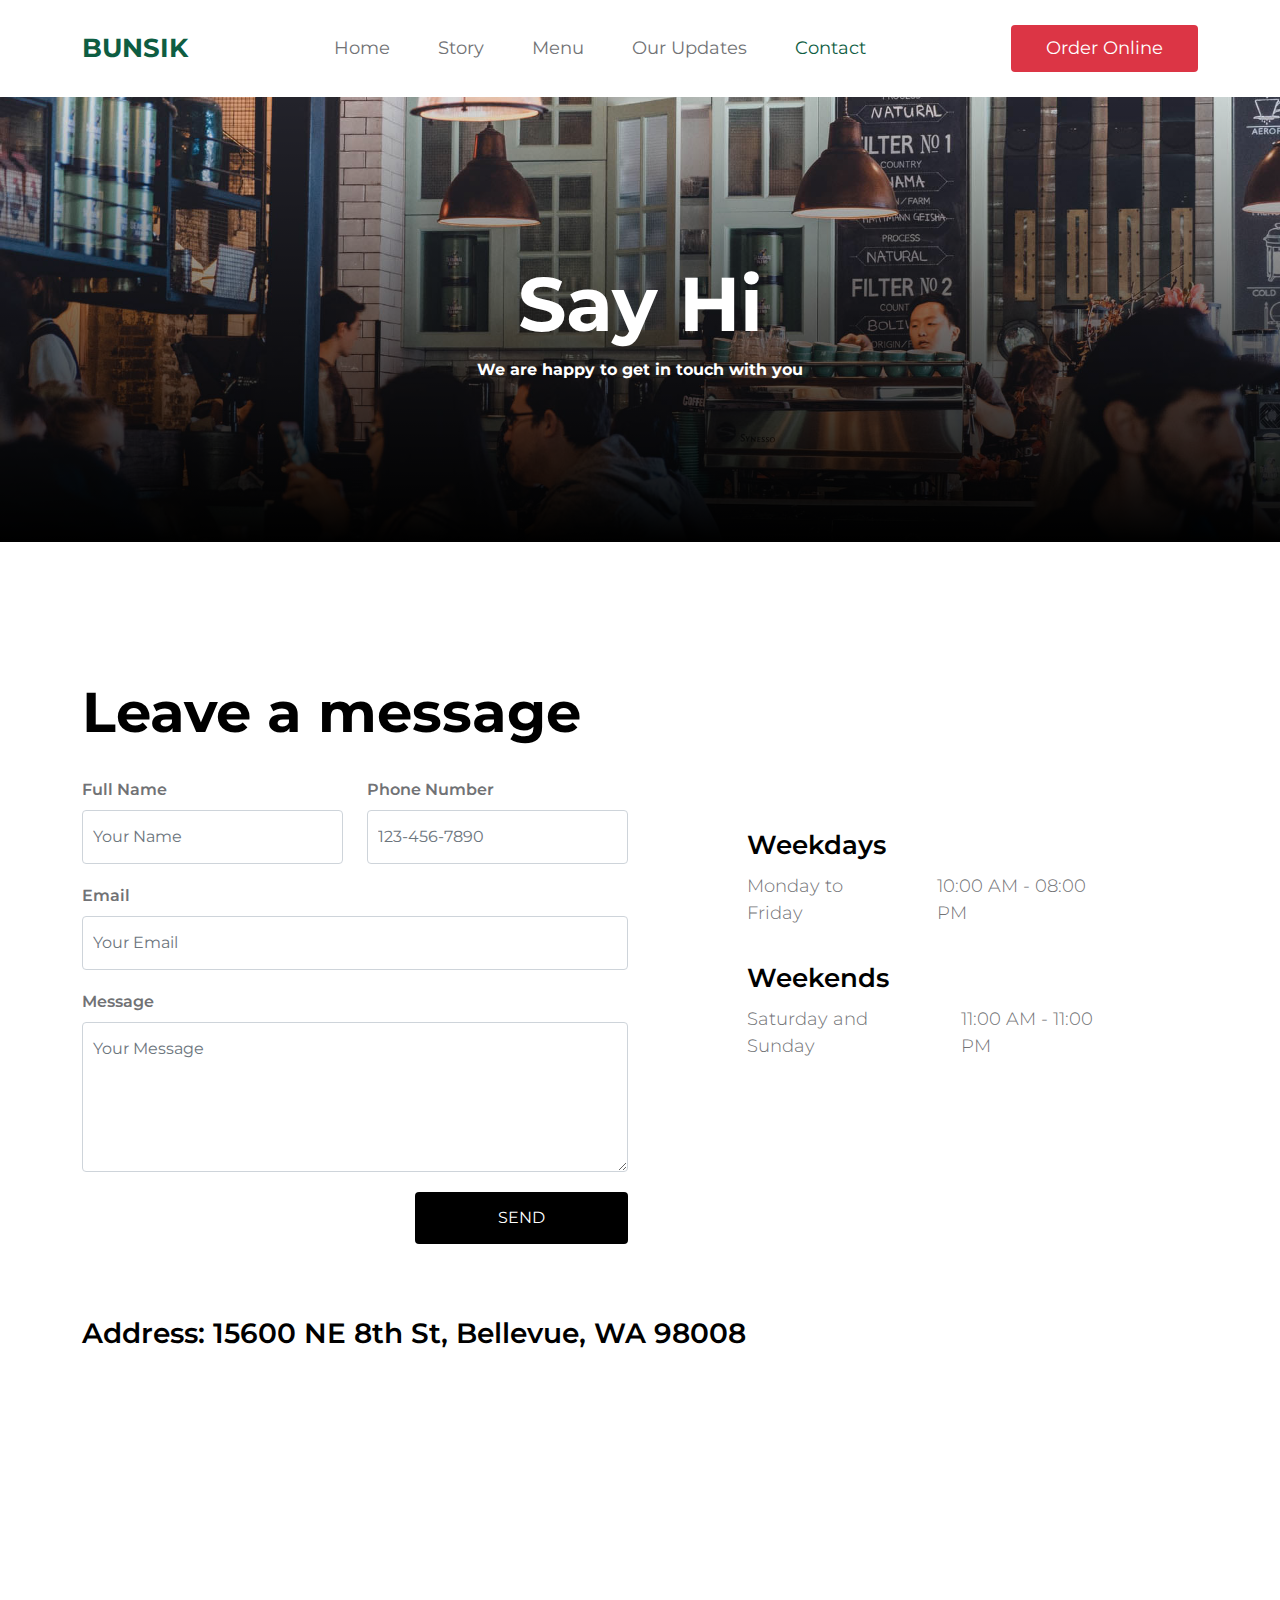
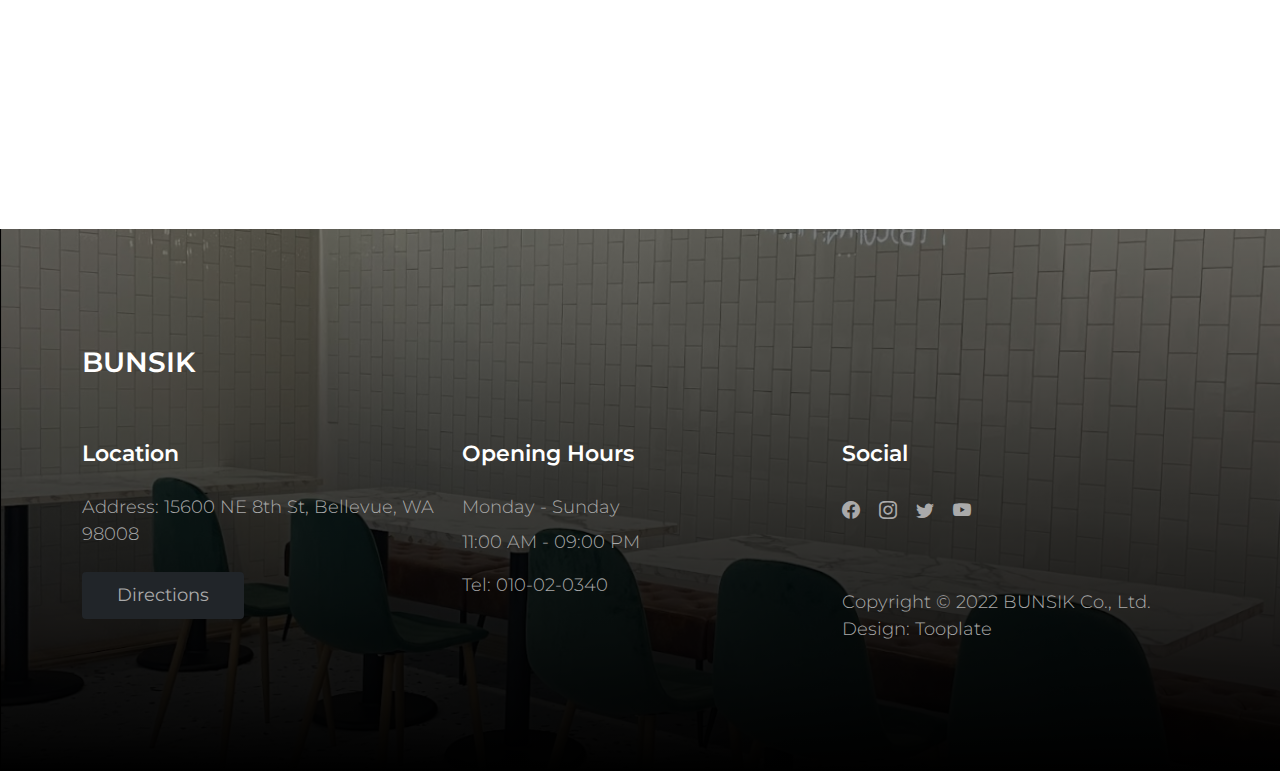
==== contact.html @ 466812b3 "initial commit for bunsik website" ====
<!doctype html>
<html lang="en">
    <head>
        <meta charset="utf-8">
        <meta name="viewport" content="width=device-width, initial-scale=1">

        <meta name="description" content="">
        <meta name="author" content="">

        <title>BUNSIK - Contact Page</title>

        <!-- CSS FILES -->        
        <link rel="preconnect" href="https://fonts.googleapis.com">
        
        <link rel="preconnect" href="https://fonts.gstatic.com" crossorigin>
        
        <link href="https://fonts.googleapis.com/css2?family=Montserrat:wght@300;400;600;700&display=swap" rel="stylesheet">                
        <link href="css/bootstrap.min.css" rel="stylesheet">

        <link href="css/bootstrap-icons.css" rel="stylesheet">

        <link href="css/tooplate-crispy-kitchen.css" rel="stylesheet">
<!--

Tooplate 2129 BUNSIK

https://www.tooplate.com/view/2129-crispy-kitchen

-->
    </head>
    
    <body>
        
        <nav class="navbar navbar-expand-lg bg-white shadow-lg">
            <div class="container">
                <button class="navbar-toggler" type="button" data-bs-toggle="collapse" data-bs-target="#navbarNav" aria-controls="navbarNav" aria-expanded="false" aria-label="Toggle navigation">
                    <span class="navbar-toggler-icon"></span>
                </button>
                
                <a class="navbar-brand" href="index.html">
                    BUNSIK
                </a>

                <div class="d-lg-none">
                    <button type="button" class="custom-btn btn btn-danger" data-bs-toggle="modal" data-bs-target="#BookingModal">Order Online</button>
                </div>

                <div class="collapse navbar-collapse" id="navbarNav">
                    <ul class="navbar-nav mx-auto">
                        <li class="nav-item">
                            <a class="nav-link" href="index.html">Home</a>
                        </li>

                        <li class="nav-item">
                            <a class="nav-link" href="about.html">Story</a>
                        </li>

                        <li class="nav-item">
                            <a class="nav-link" href="menu.html">Menu</a>
                        </li>

                        <li class="nav-item">
                            <a class="nav-link" href="news.html">Our Updates</a>
                        </li>

                        <li class="nav-item">
                            <a class="nav-link active" href="contact.html">Contact</a>
                        </li>
                    </ul>
                </div>

                <div class="d-none d-lg-block">
                    <button type="button" class="custom-btn btn btn-danger" data-bs-toggle="modal" data-bs-target="#BookingModal">Order Online</button>
                </div>

            </div>
        </nav>

        <main>

            <header class="site-header site-contact-header">
                <div class="container">
                    <div class="row">

                        <div class="col-lg-10 col-12 mx-auto">
                            <h1 class="text-white">Say Hi</h1>

                            <strong class="text-white">We are happy to get in touch with you</strong>
                        </div>

                    </div>
                </div>
                
                <div class="overlay"></div>
            </header>

            <section class="contact section-padding">
                <div class="container">
                    <div class="row">

                        <div class="col-12">
                            <h2 class="mb-4">Leave a message</h2>
                        </div>

                        <div class="col-lg-6 col-12">
                            <form class="custom-form contact-form row" action="#" method="post" role="form">
                                <div class="col-lg-6 col-6">
                                    <label for="contact-name" class="form-label">Full Name</label>

                                    <input type="text" name="contact-name" id="contact-name" class="form-control" placeholder="Your Name" required>
                                </div>

                                <div class="col-lg-6 col-6">
                                    <label for="contact-phone" class="form-label">Phone Number</label>

                                    <input type="telephone" name="contact-phone" id="contact-phone" pattern="[0-9]{3}-[0-9]{3}-[0-9]{4}" class="form-control" placeholder="123-456-7890">
                                </div>

                                <div class="col-12">
                                    <label for="contact-email" class="form-label">Email</label>

                                    <input type="email" name="contact-email" id="contact-email" pattern="[^ @]*@[^ @]*" class="form-control" placeholder="Your Email" required="">

                                    <label for="contact-message" class="form-label">Message</label>

                                    <textarea class="form-control" rows="5" id="contact-message" name="contact-message" placeholder="Your Message"></textarea>
                                </div>

                                <div class="col-lg-5 col-12 ms-auto">
                                    <button type="submit" class="form-control">Send</button>
                                </div>
                            </form>
                        </div>

                        <div class="col-lg-4 col-12 mx-auto mt-lg-5 mt-4">

                            <h5>Weekdays</h5>

                            <div class="d-flex mb-lg-3">
                                <p>Monday to Friday</p>

                                <p class="ms-5">10:00 AM - 08:00 PM</p>
                            </div>

                            <h5>Weekends</h5>

                            <div class="d-flex">
                                <p>Saturday and Sunday</p>

                                <p class="ms-5">11:00 AM - 11:00 PM</p>
                            </div>
                        </div>

                        <div class="col-12">
                            <h4 class="mt-5 mb-4">Address: 15600 NE 8th St, Bellevue, WA 98008</h4>

                            <div class="google-map pt-3">
                                <iframe src="https://www.google.com/maps/embed?pb=!1m18!1m12!1m3!1d2941.387541018371!2d-122.1324924233405!3d47.62090967119105!2m3!1f0!2f0!3f0!3m2!1i1024!2i768!4f13.1!3m3!1m2!1s0x54906d6d144ca8fb%3A0xd53fcf41fa20a445!2sBUNSIK!5e1!3m2!1sen!2sus!4v1706334113051!5m2!1sen!2sus" width="100%" height="300" style="border:0;" allowfullscreen="" loading="lazy"></iframe>
                            </div>
                        </div>

                    </div>
                </div>
            </section>

        </main>

        <footer class="site-footer section-padding">
            
            <div class="container">
                
                <div class="row">

                    <div class="col-12">
                        <h4 class="text-white mb-4 me-5">BUNSIK</h4>
                    </div>

                    <div class="col-lg-4 col-md-7 col-xs-12 tooplate-mt30">
                        <h6 class="text-white mb-lg-4 mb-3">Location</h6>

                        <p>Address: 15600 NE 8th St, Bellevue, WA 98008</p>

                        <a href="https://maps.app.goo.gl/vqrqB2V3hGu4RnkX8" class="custom-btn btn btn-dark mt-2">Directions</a>
                    </div>

                    <div class="col-lg-4 col-md-5 col-xs-12 tooplate-mt30">
                        <h6 class="text-white mb-lg-4 mb-3">Opening Hours</h6>

                        <p class="mb-2">Monday - Sunday</p>

                        <p>11:00 AM - 09:00 PM</p>

                        <p>Tel: <a href="tel: 010-02-0340" class="tel-link">010-02-0340</a></p>
                    </div>

                    <div class="col-lg-4 col-md-6 col-xs-12 tooplate-mt30">
                        <h6 class="text-white mb-lg-4 mb-3">Social</h6>

                        <ul class="social-icon">
                            <li><a href="#" class="social-icon-link bi-facebook"></a></li>

                            <li><a href="#" class="social-icon-link bi-instagram"></a></li>

                            <li><a href="https://twitter.com/search?q=tooplate.com&src=typed_query&f=live" target="_blank"
                            	 class="social-icon-link bi-twitter"></a></li>

                            <li><a href="#" class="social-icon-link bi-youtube"></a></li>
                        </ul>
                    
                        <p class="copyright-text tooplate-mt60">Copyright © 2022 BUNSIK Co., Ltd.
                        <br>Design: <a rel="nofollow" href="https://www.tooplate.com/" target="_blank">Tooplate</a></p>
                        
                    </div>

                </div><!-- row ending -->
                
             </div><!-- container ending -->
             
        </footer>

        <!-- Modal -->
        <div class="modal fade" id="BookingModal" tabindex="-1" aria-labelledby="BookingModal" aria-hidden="true">
            <div class="modal-dialog modal-dialog-centered modal-xl">
                <div class="modal-content">
                    <div class="modal-header">
                        <h3 class="mb-0">Reserve a table</h3>

                        <button type="button" class="btn-close" data-bs-dismiss="modal" aria-label="Close"></button>
                    </div>

                    <div class="modal-body d-flex flex-column justify-content-center">
                        <div class="booking">
                            
                            <form class="booking-form row" role="form" action="#" method="post">
                                <div class="col-lg-6 col-12">
                                    <label for="name" class="form-label">Full Name</label>

                                    <input type="text" name="name" id="name" class="form-control" placeholder="Your Name" required>
                                </div>

                                <div class="col-lg-6 col-12">
                                    <label for="email" class="form-label">Email Address</label>

                                    <input type="email" name="email" id="email" pattern="[^ @]*@[^ @]*" class="form-control" placeholder="your@email.com" required>
                                </div>

                                <div class="col-lg-6 col-12">
                                    <label for="phone" class="form-label">Phone Number</label>

                                    <input type="telephone" name="phone" id="phone" pattern="[0-9]{3}-[0-9]{3}-[0-9]{4}" class="form-control" placeholder="123-456-7890">
                                </div>

                                <div class="col-lg-6 col-12">
                                    <label for="people" class="form-label">Number of persons</label>

                                    <input type="text" name="people" id="people" class="form-control" placeholder="12 persons">
                                </div>

                                <div class="col-lg-6 col-12">
                                    <label for="date" class="form-label">Date</label>

                                    <input type="date" name="date" id="date" value="" class="form-control">
                                </div>

                                <div class="col-lg-6 col-12">
                                    <label for="time" class="form-label">Time</label>

                                    <select class="form-select form-control" name="time" id="time">
                                      <option value="5" selected>5:00 PM</option>
                                      <option value="6">6:00 PM</option>
                                      <option value="7">7:00 PM</option>
                                      <option value="8">8:00 PM</option>
                                      <option value="9">9:00 PM</option>
                                    </select>
                                </div>

                                <div class="col-12">
                                    <label for="message" class="form-label">Special Request</label>

                                    <textarea class="form-control" rows="4" id="message" name="message" placeholder=""></textarea>
                                </div>

                                <div class="col-lg-4 col-12 ms-auto">
                                    <button type="submit" class="form-control">Submit Request</button>
                                </div>
                            </form>
                        </div>
                    </div>

                    <div class="modal-footer"></div>
                    
                </div>
                
            </div>
        </div>

        <!-- JAVASCRIPT FILES -->
        <script src="js/jquery.min.js"></script>
        <script src="js/bootstrap.bundle.min.js"></script>
        <script src="js/custom.js"></script>

    </body>
</html>
---- css/tooplate-crispy-kitchen.css ----
/*

Tooplate 2129 BUNSIK

https://www.tooplate.com/view/2129-crispy-kitchen

*/


/*---------------------------------------
  CUSTOM PROPERTIES ( VARIABLES )             
-----------------------------------------*/
:root {
  --white-color:                  #FFFFFF;
  --primary-color:                #0e5d42;
  --secondary-color:              #6d9589;
  --section-bg-color:             #F9F9F9;
  --dark-color:                   #000000;
  --title-color:                  #565758;
  --news-title-color:             #292828;
  --p-color:                      #717275;
  --border-color:                 #eaeaea;
  --border-radius-default:        .25rem;

  --body-font-family:             'Montserrat', sans-serif;

  --h1-font-size:                 76px;
  --h2-font-size:                 56px;
  --h3-font-size:                 42px;
  --h4-font-size:                 28px;
  --h5-font-size:                 26px;
  --h6-font-size:                 22px;

  --p-font-size:                  18px;
  --menu-font-size:               18px;
  --category-font-size:           14px;

  --font-weight-light:            300;
  --font-weight-normal:           400;
  --font-weight-semibold:         600;
  --font-weight-bold:             700;
}

body {
    background: var(--white-color);
    font-family: var(--body-font-family);    
    position: relative;
}

/*---------------------------------------
  TYPOGRAPHY               
-----------------------------------------*/

h2,
h3,
h4,
h5,
h6 {
  color: var(--dark-color);
  line-height: inherit;
}

h1,
h2,
h3,
h4,
h5,
h6 {
  font-weight: var(--font-weight-semibold);
}

h1,
h2 {
  font-weight: var(--font-weight-bold);
}

h1 {
  font-size: var(--h1-font-size);
  line-height: normal;
}

h2 {
  font-size: var(--h2-font-size);
}

h3 {
  font-size: var(--h3-font-size);
}

h4 {
  font-size: var(--h4-font-size);
}

h5 {
  font-size: var(--h5-font-size);
}

h6 {
  font-size: var(--h6-font-size);
}

p,
.list .list-item {
  color: var(--p-color);
  font-size: var(--p-font-size);
  font-weight: var(--font-weight-light);
}

a, 
button {
  touch-action: manipulation;
  transition: all 0.3s;
}

.form-label {
  color: var(--p-color);
  font-weight: var(--font-weight-semibold);
}

a {
  color: var(--secondary-color);
  text-decoration: none;
}

a:hover {
  color: var(--primary-color);
}

::selection {
  background: var(--primary-color);
  color: var(--white-color);
}

::-moz-selection {
  background: var(--primary-color);
  color: var(--white-color);
}

.section-padding {
  padding-top: 8rem;
  padding-bottom: 8rem;
}

b,
strong {
  font-weight: var(--font-weight-bold);
}


/*---------------------------------------
  CUSTOM BUTTON              
-----------------------------------------*/
.custom-btn {
  border: 0;
  color: var(--white-color);
  font-size: var(--menu-font-size);
  padding: 10px 35px;
}


/*---------------------------------------
  NAVIGATION              
-----------------------------------------*/
.navbar {
  background: var(--white-color);
  padding-top: 20px;
  padding-bottom: 20px;
}

.navbar-brand {
  color: var(--primary-color);
  font-size: var(--h5-font-size);
  font-weight: var(--font-weight-bold);
  margin-right: 0;
}

.navbar-expand-lg .navbar-nav .nav-link {
  padding-right: 1.5rem;
  padding-left: 1.5rem;
}

.navbar-expand-lg .nav-link {
  color: var(--p-color);
  font-weight: var(--font-weight-normal);
  font-size: var(--menu-font-size);
  padding-top: 15px;
  padding-bottom: 15px;
}

.navbar-nav .nav-link.active, 
.nav-link:focus, 
.nav-link:hover {
  color: var(--primary-color);
}

.nav-link:focus {
  color: var(--p-color);
}

.navbar-toggler {
  border: 0;
  padding: 0;
  cursor: pointer;
  margin: 0;
  width: 30px;
  height: 35px;
  outline: none;
}

.navbar-toggler:focus {
  outline: none;
  box-shadow: none;
}

.navbar-toggler[aria-expanded="true"] .navbar-toggler-icon {
  background: transparent;
}

.navbar-toggler[aria-expanded="true"] .navbar-toggler-icon:before,
.navbar-toggler[aria-expanded="true"] .navbar-toggler-icon:after {
  transition: top 300ms 50ms ease, -webkit-transform 300ms 350ms ease;
  transition: top 300ms 50ms ease, transform 300ms 350ms ease;
  transition: top 300ms 50ms ease, transform 300ms 350ms ease, -webkit-transform 300ms 350ms ease;
  top: 0;
}

.navbar-toggler[aria-expanded="true"] .navbar-toggler-icon:before {
  transform: rotate(45deg);
}

.navbar-toggler[aria-expanded="true"] .navbar-toggler-icon:after {
  transform: rotate(-45deg);
}

.navbar-toggler .navbar-toggler-icon {
  background: var(--dark-color);
  transition: background 10ms 300ms ease;
  display: block;
  width: 30px;
  height: 2px;
  position: relative;
}

.navbar-toggler .navbar-toggler-icon:before,
.navbar-toggler .navbar-toggler-icon:after {
  transition: top 300ms 350ms ease, -webkit-transform 300ms 50ms ease;
  transition: top 300ms 350ms ease, transform 300ms 50ms ease;
  transition: top 300ms 350ms ease, transform 300ms 50ms ease, -webkit-transform 300ms 50ms ease;
  position: absolute;
  right: 0;
  left: 0;
  background: var(--dark-color);
  width: 30px;
  height: 2px;
  content: '';
}

.navbar-toggler .navbar-toggler-icon:before {
  top: -8px;
}

.navbar-toggler .navbar-toggler-icon:after {
  top: 8px;
}


/*---------------------------------------
  SITE HEADER              
-----------------------------------------*/
.site-header {
  background-repeat: no-repeat;
  background-position: center;
  background-size: cover;
  padding-top: 10rem;
  padding-bottom: 10rem;
  text-align: center;
  position: relative;
}

.site-header .container {
  position: relative;
  z-index: 2;
}

.site-news-detail-header {
  background: transparent;
  text-align: left;
   padding-top: 6rem;
  padding-bottom: 6rem;
}

.site-about-header {
  background-image: url('../images/header/briana-tozour-V_Nkf1E-vYA-unsplash.jpg');
}

.site-menu-header {
  background-image: url('../images/header/luisa-brimble-aFzg83dvnAI-unsplash.jpg');
}

.site-news-header {
  background-image: url('../images/header/priscilla-du-preez-W3SEyZODn8U-unsplash.jpg');
}

.site-contact-header {
  background-image: url('../images/header/rod-long-I79Pgmhmy5M-unsplash.jpg');
}

.overlay {
  background: linear-gradient(to top, var(--dark-color), transparent 100%);
  position: absolute;
  top: 0;
  right: 0;
  bottom: 0;
  left: 0;
}


/*---------------------------------------
  HERO              
-----------------------------------------*/
.hero {
  position: relative;
  overflow: hidden;
  padding-top: 20.542rem;
  padding-bottom: 20.542rem;
}

.hero .container {
  position: absolute;
  z-index: 9;
  top: 50%;
  left: 50%;
  transform: translate(-50%, -50%);
  width: 100%;
}

.video-wrap {
  z-index: -100;
}

.custom-video {
  position: absolute;
  top: 0;
  left: 0;
  object-fit: cover;
  width: 100%;
  height: 100%;
}


/*---------------------------------------
  HERO SLIDE               
-----------------------------------------*/
.carousel-image {
  width: 100%;
  height: 100%;
  object-fit: cover;
}

.carousel-thumb {
  position: relative;
}

.carousel-caption {
  background: linear-gradient(to top, var(--dark-color), transparent 90%);
  text-align: left;
  position: absolute;
  right: 0;
  bottom: 0;
  left: 0;
  padding: 60px 40px;
}

.hero-carousel .reviews-text,
.hero-text {
  color: var(--white-color);
}

.price-tag {
  background: var(--white-color);
  border-radius: 100px;
  color: var(--secondary-color);
  font-size: var(--menu-font-size);
  font-weight: var(--font-weight-semibold);
  display: inline-block;
  width: 84px;
  height: 64px;
  line-height: 64px;
  text-align: center;
}

.hero-carousel .carousel-control-prev,
.hero-carousel .carousel-control-next {
  position: absolute;
  top: auto;
  bottom: 0;
  opacity: 1;
}

.hero-carousel .carousel-control-prev,
.hero-carousel .carousel-control-next {
  background: var(--secondary-color);
  width: 60px;
  height: 60px;
  text-align: center;
}

.hero-carousel .carousel-control-prev {
  left: auto;
  right: 60px;
}

.hero-carousel .carousel-control-next {
  background: var(--primary-color);
  right: 0;
}

.hero-carousel .carousel-control-prev:hover, 
.hero-carousel .carousel-control-next:hover {
  background: var(--dark-color);
}

.hero-carousel .carousel-control-prev-icon,
.hero-carousel .carousel-control-next-icon {
  background-image: none;
  width: inherit;
  height: inherit;
  line-height: 60px;
}

.hero-carousel .carousel-control-prev-icon::before,
.hero-carousel .carousel-control-next-icon::before {
  font-family: bootstrap-icons;
  display: block;
  margin: auto;
  font-size: var(--h5-font-size);
  color: var(--white-color);
}

.hero-carousel .carousel-control-prev-icon::before {
  content: "\f13f";
}

.hero-carousel .carousel-control-next-icon::before {
  content: "\f144";
}

.reviews-icon {
  color: var(--secondary-color);
}


/*---------------------------------------
  MENU               
-----------------------------------------*/
.menu,
.about,
.news,
.related-news,
.newsletter,
.comments {
  background: var(--section-bg-color);
}

.menu-thumb {
  position: relative;
  overflow: hidden;
}

.menu-info {
  padding: 20px 20px 30px 20px;
}

.menu-image {
  display: block;
}

.menu-image-wrap {
  position: relative;
}

.menu-tag {
  position: absolute;
  top: 0;
  right: 0;
  margin: 20px;
}

.newsletter-image {
  border-radius: 100%;
  object-fit: cover;
  display: block;
  margin: 0 auto;
  max-width: 450px;
  max-height: 450px;
}


/*---------------------------------------
  NEWS               
-----------------------------------------*/
.news-thumb {
  position: relative;
  overflow: hidden;
}

.news-thumb > a {
  display: block;
  width: 100%;
  height: 100%;
  position: relative;
  z-index: 2;
  transition: all 0.3s ease-out;
}

.news-thumb > a:hover {
  transform: scale(1.2);
}

.news-text-info {
  background: var(--section-bg-color);
  position: relative;
  z-index: 2;
  padding: 20px;
  transition: all 0.3s ease-out;
}

.related-news .news-text-info {
  background: var(--white-color);
}

.news-text-info-large {
  background: linear-gradient(to top, var(--dark-color), transparent 90%);
  position: absolute;
  z-index: 2;
  bottom: 0;
  right: 0;
  left: 0;
  pointer-events: none;
}

.news-text-info-large .news-title-link {
  color: var(--white-color);
}

.news-title-link {
  color: var(--news-title-color);
}

.news-image {
  display: block;
  width: 100%;
  transition: all 0.3s ease-out;
}

.news-image:hover {
  transform: scale(1.2);
}

.category-tag,
.menu-tag {
  background: var(--dark-color);
  border-radius: var(--border-radius-default);
  color: var(--white-color);
  font-size: var(--category-font-size);
  display: inline-block;
  padding: 4px 12px;
}

.category-tag {
  margin-bottom: 5px;
}

.comment-form {
  margin-bottom: 60px;
}

.news-author {
  border-bottom: 1px solid rgba(0,0,0,0.05);
  margin-bottom: 30px;
  padding-left: 15px;
  padding-right: 15px;
  padding-bottom: 30px;
}

.news-author:last-child {
  border-bottom: 0;
  padding-bottom: 0;
}

.news-author-image {
  border-radius: 100px;
  object-fit: cover;
  width: 70px;
  height: 70px;
}


/*---------------------------------------
  CUSTOM FORM            
-----------------------------------------*/
.custom-form .form-control {
  margin-bottom: 20px;
  padding: 14px 10px;
  transition: all 0.3s;
}

.custom-form button[type="submit"] {
  background: var(--dark-color);
  border: 0;
  color: var(--white-color);
  text-transform: uppercase;
}

.custom-form button[type="submit"]:hover {
  background: var(--primary-color);
}


/*---------------------------------------
  SUBSCRIBE FORM            
-----------------------------------------*/
.subscribe-form .form-control {
  margin-top: 20px;
  margin-bottom: 10px;
}


/*---------------------------------------
  BOOKING FORM            
-----------------------------------------*/
#BookingModal .modal-content {
  border: 0;
  overflow: hidden;
}

#BookingModal .modal-content::before {
  content: "";
  background-color: var(--white-color);
  background-image: url('../images/sincerely-media-HoEYgBL_Gcs-unsplash.jpg');
  background-repeat: no-repeat;
  background-position: top;
  background-size: cover;
  width: 60%;
  height: 100%;
  position: absolute;
  top: 0;
  right: 0;
}

#BookingModal .modal-header {
  border-bottom: 0;
  position: relative;
  padding: 26px 32px 0 32px;
}

#BookingModal .modal-body {
  padding: 38px 32px;
  padding-right: 35%;
}

#BookingModal .modal-footer {
  border-top: 0;
  padding: 0;
}

.booking-form .form-control {
  font-weight: var(--font-weight-normal);
  padding-top: 12px;
  padding-bottom: 12px;
  margin-bottom: 25px;
  transition: all 0.3s;
}

.booking-form button[type="submit"] {
  background: var(--dark-color);
  border: 0;
  font-weight: var(--font-weight-semibold);
  color: var(--white-color);
  text-transform: uppercase;
  margin-bottom: 0;
}

.booking-form button[type="submit"]:hover {
  background: var(--primary-color);
}

.BgImage {
  background-image: url('../images/homePage/background/background2.png');
  background-repeat: no-repeat;
  background-size: cover;
  background-attachment: fixed;
  height: 500px;
}


/*---------------------------------------
  FOOTER              
-----------------------------------------*/
.site-footer {
  background-image: url('../images/homePage/background/background4.png');
  background-repeat: no-repeat;
  background-position: center;
  background-size: cover;
  padding-top: 7rem;
  padding-bottom: 7rem;
  position: relative;
}

.site-footer::before {
  content: "";
  background: linear-gradient(to top, var(--dark-color), transparent 200%);
  position: absolute;
  top: 0;
  right: 0;
  bottom: 0;
  left: 0;
}

.site-footer .container {
  position: relative;
}

.tooplate-mt30 {
	margin-top: 30px;
}
.tooplate-mt60 {
	margin-top: 60px;
}

.copyright-text {
  font-size: var(--menu-font-size);
}

.tel-link {
  color: var(--p-color);
}

.site-footer a:hover {
  color: var(--white-color);
}

.site-footer a {
  	color: #AAA;;
}

.site-footer p {
	color: #AAA;
}


/*---------------------------------------
  SOCIAL ICON               
-----------------------------------------*/
.social-icon {
  margin: 0;
  padding: 0;
}

.social-icon li {
  list-style: none;
  display: inline-block;
  vertical-align: top;
  transition: all 0.3s;
}

.social-icon:hover li:not(:hover) {
  opacity: 0.65;
}

.social-icon-link {
  color: var(--p-color);
  font-size: var(--p-font-size);
  display: inline-block;
  vertical-align: top;
  margin-top: 4px;
  margin-bottom: 4px;
  margin-right: 15px;
}

.social-icon-link:hover {
  color: var(--primary-color);
}


/*---------------------------------------
  RESPONSIVE STYLES               
-----------------------------------------*/
@media screen and (max-width: 1180px) {
  h1 {
    font-size: 62px;
  }
}

@media screen and (max-width: 1170px) {
  h1 {
    font-size: 56px;
  }
}


@media screen and (max-width: 991px) {
  h1 {
    font-size: 38px;
  }

  h2 {
    font-size: 32px;
  }

  h3 {
    font-size: 26px;
  }

  h4 {
    font-size: 24px;
  }

  h5 {
    font-size: 20px;
  }

  h6 {
    font-size: 18px;
  }

  .site-header,
  .section-padding {
    padding-top: 5rem;
    padding-bottom: 5rem;
  }

  .navbar {
    padding-top: 10px;
    padding-bottom: 10px;
  }

  .navbar-nav .nav-link {
    padding-top: 5px;
    padding-bottom: 10px;
  }

  #BookingModal .modal-content {
    padding-bottom: 200px;
  }

  #BookingModal .modal-content::before {
    background-image: url('../images/sincerely-media-HoEYgBL_Gcs-unsplash-mobile.jpg');
    background-position: bottom;
    top: auto;
    left: 0;
    bottom: 0;
    width: 100%;
    height: 200px;
    transform: rotate(180deg);
  }

  #BookingModal .modal-body {
    padding-top: 18px;
    padding-right: 32px;
  }
}

@media screen and (max-width: 480px) {
  .newsletter-image {
    max-width: 310px;
    max-height: 310px;
  }

  .hero-carousel .carousel-control-prev,
  .hero-carousel .carousel-control-next {
    width: 50px;
    height: 50px;
  }
}
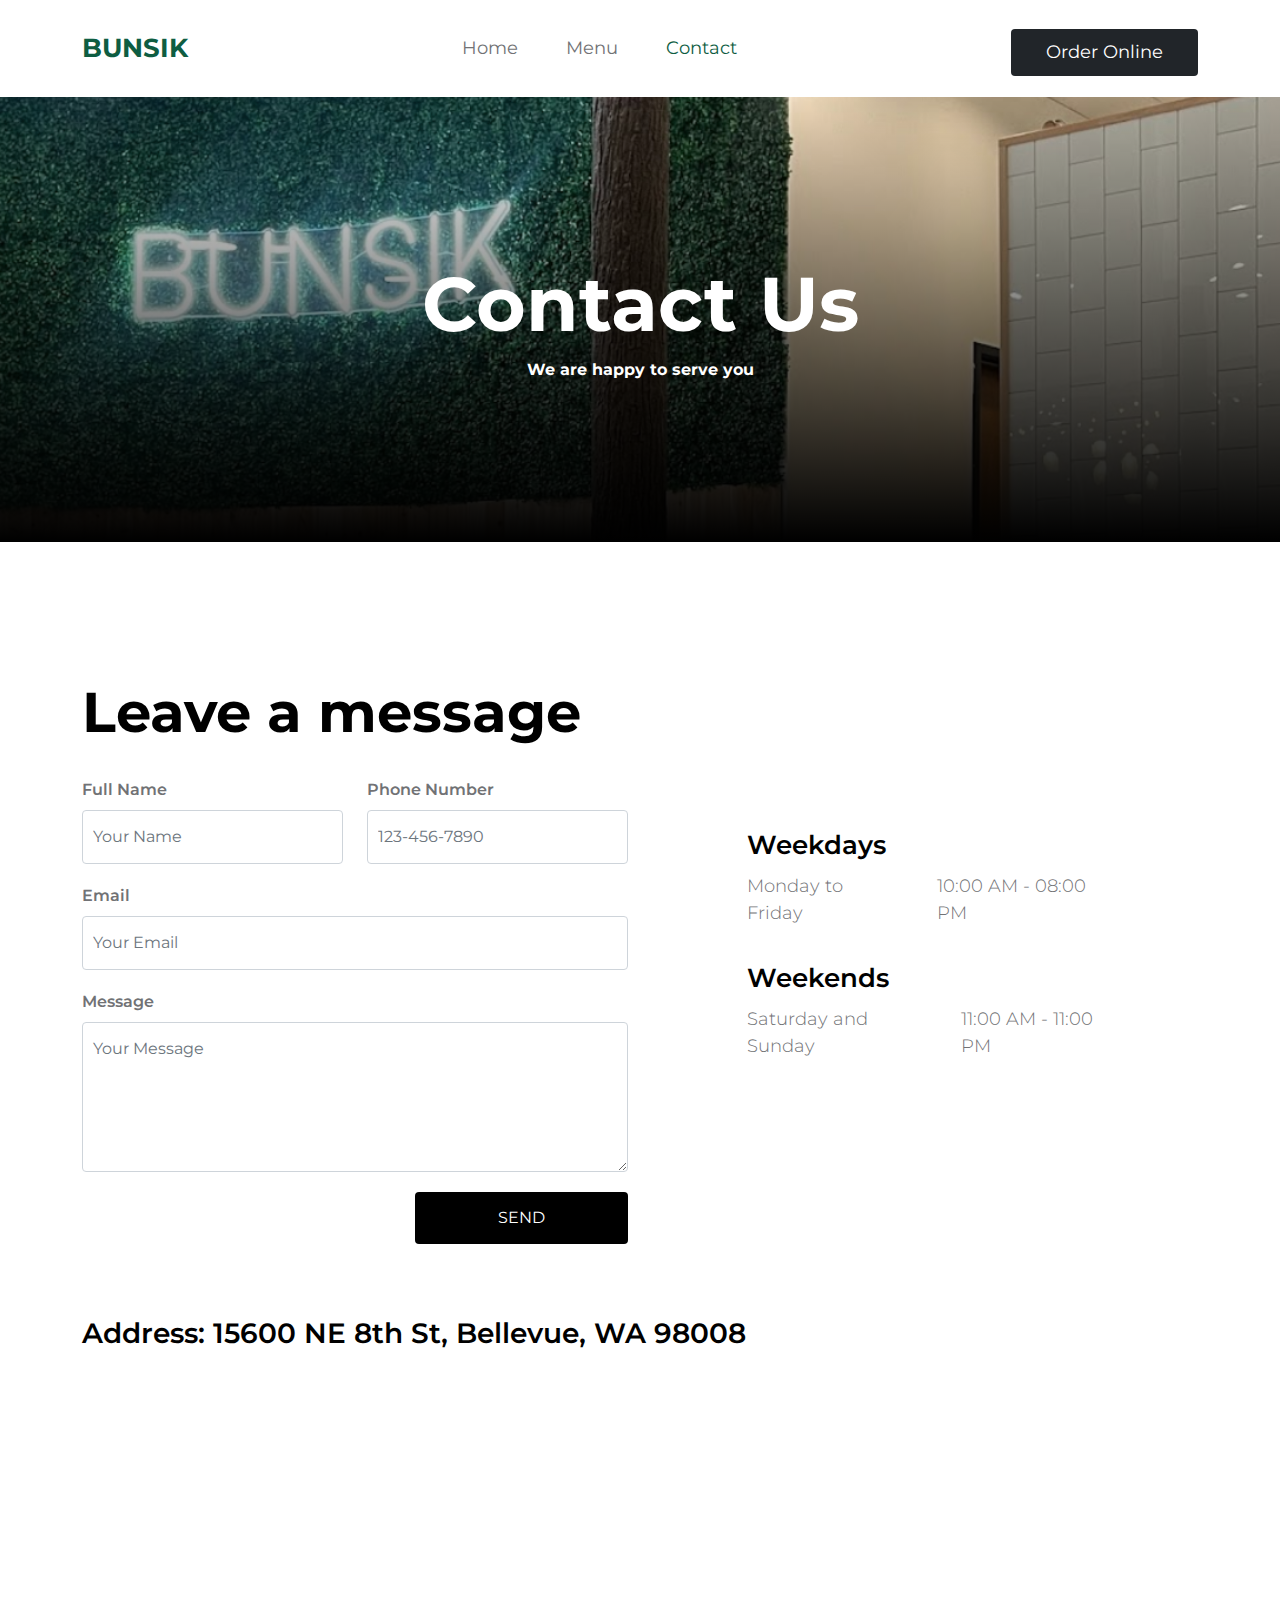
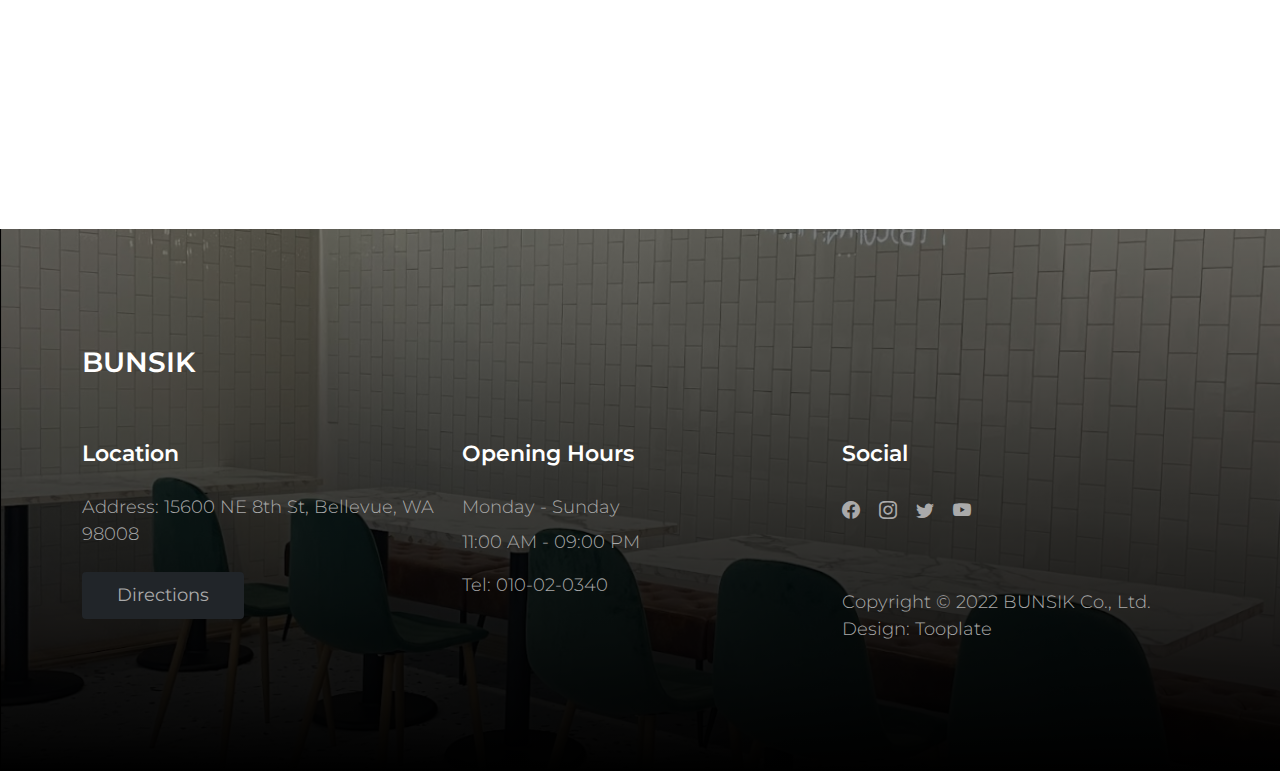
==== commit c9b2ee47: "pre-pictures" ====
--- a/contact.html
+++ b/contact.html
@@ -42,7 +42,7 @@
                 </a>
 
                 <div class="d-lg-none">
-                    <button type="button" class="custom-btn btn btn-danger" data-bs-toggle="modal" data-bs-target="#BookingModal">Order Online</button>
+                    <a href="https://maps.app.goo.gl/vqrqB2V3hGu4RnkX8" class="custom-btn btn btn-dark mt-2">Order Online</a>
                 </div>
 
                 <div class="collapse navbar-collapse" id="navbarNav">
@@ -51,17 +51,17 @@
                             <a class="nav-link" href="index.html">Home</a>
                         </li>
 
-                        <li class="nav-item">
+                        <!-- <li class="nav-item">
                             <a class="nav-link" href="about.html">Story</a>
-                        </li>
+                        </li> -->
 
                         <li class="nav-item">
                             <a class="nav-link" href="menu.html">Menu</a>
                         </li>
-
+<!-- 
                         <li class="nav-item">
                             <a class="nav-link" href="news.html">Our Updates</a>
-                        </li>
+                        </li> -->
 
                         <li class="nav-item">
                             <a class="nav-link active" href="contact.html">Contact</a>
@@ -70,7 +70,7 @@
                 </div>
 
                 <div class="d-none d-lg-block">
-                    <button type="button" class="custom-btn btn btn-danger" data-bs-toggle="modal" data-bs-target="#BookingModal">Order Online</button>
+                    <a href="https://maps.app.goo.gl/vqrqB2V3hGu4RnkX8" class="custom-btn btn btn-dark mt-2">Order Online</a>
                 </div>
 
             </div>
@@ -83,9 +83,9 @@
                     <div class="row">
 
                         <div class="col-lg-10 col-12 mx-auto">
-                            <h1 class="text-white">Say Hi</h1>
-
-                            <strong class="text-white">We are happy to get in touch with you</strong>
+                            <h1 class="text-white">Contact Us</h1>
+
+                            <strong class="text-white">We are happy to serve you</strong>
                         </div>
 
                     </div>
--- a/css/tooplate-crispy-kitchen.css
+++ b/css/tooplate-crispy-kitchen.css
@@ -294,7 +294,7 @@
 }
 
 .site-menu-header {
-  background-image: url('../images/header/luisa-brimble-aFzg83dvnAI-unsplash.jpg');
+  background-image: url('../images/homePage/home2.png');
 }
 
 .site-news-header {
@@ -302,7 +302,7 @@
 }
 
 .site-contact-header {
-  background-image: url('../images/header/rod-long-I79Pgmhmy5M-unsplash.jpg');
+  background-image: url('../images/homePage/home2.png');
 }
 
 .overlay {
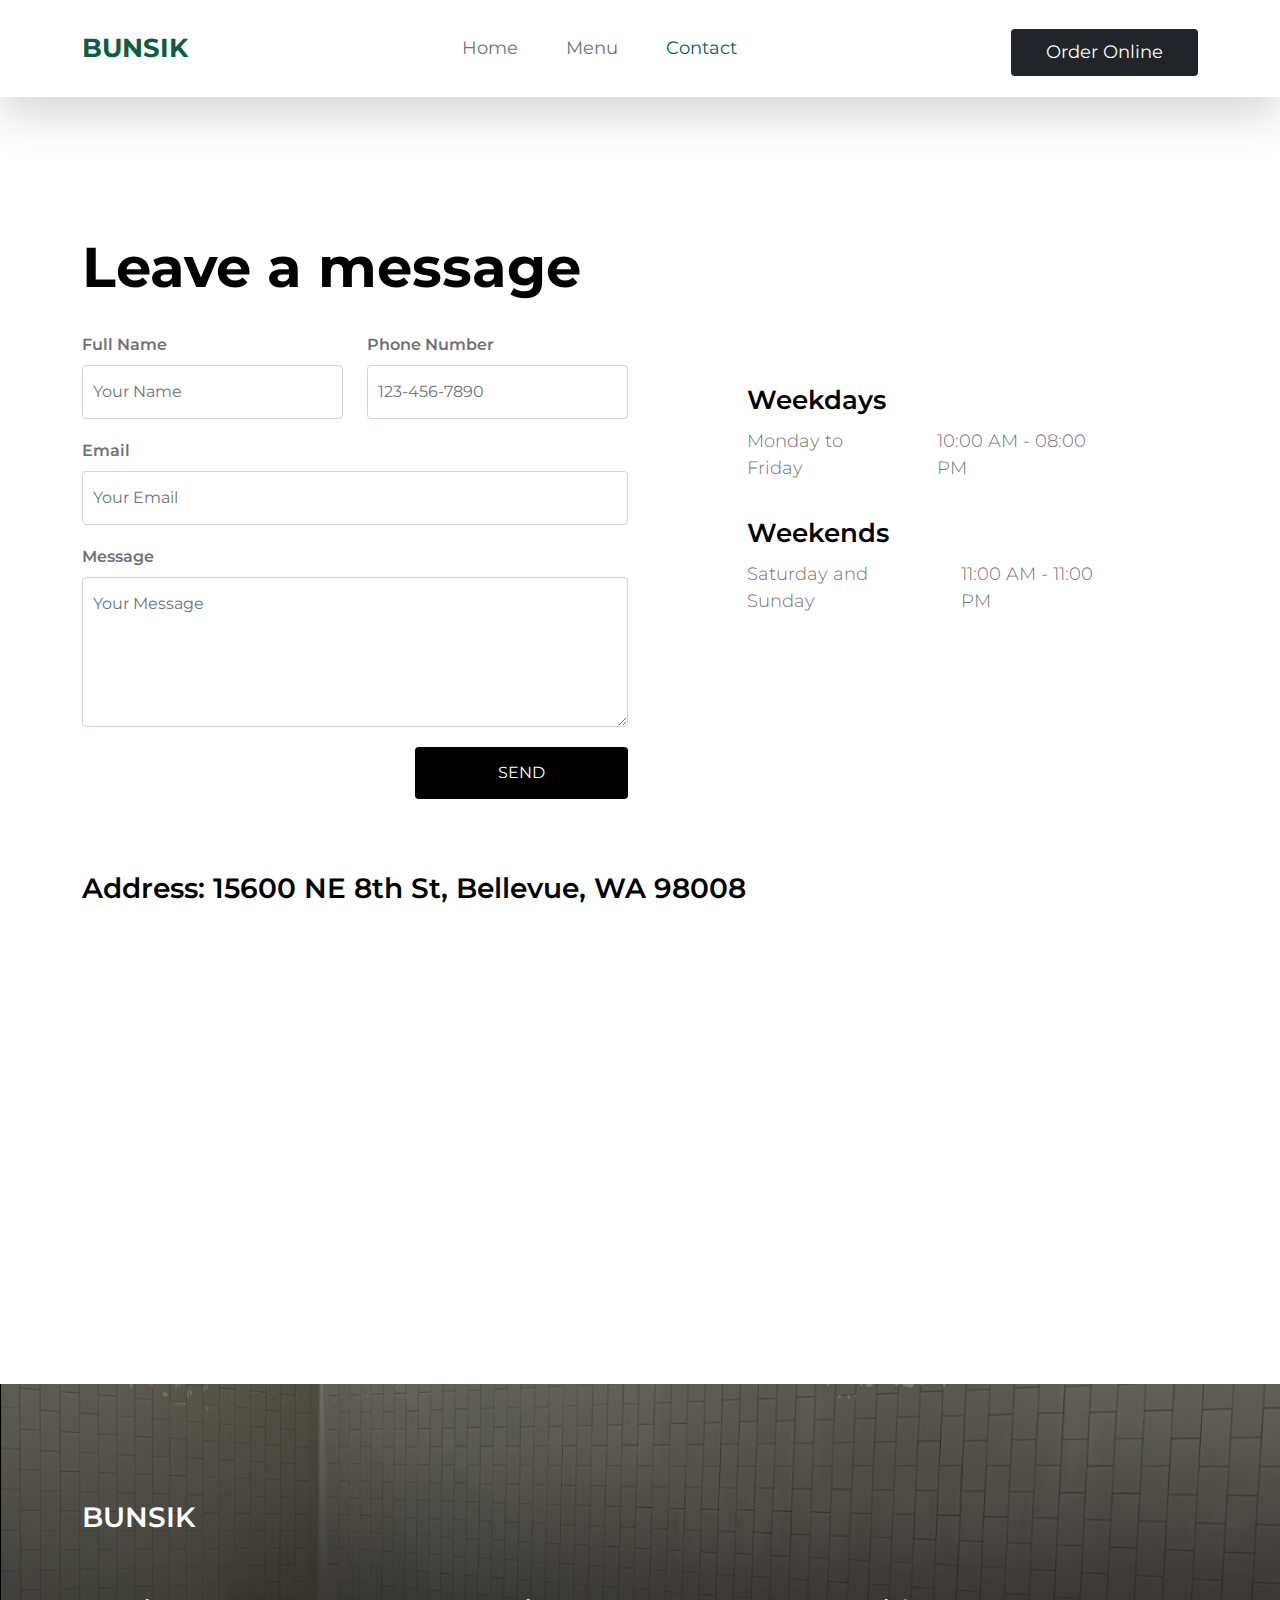
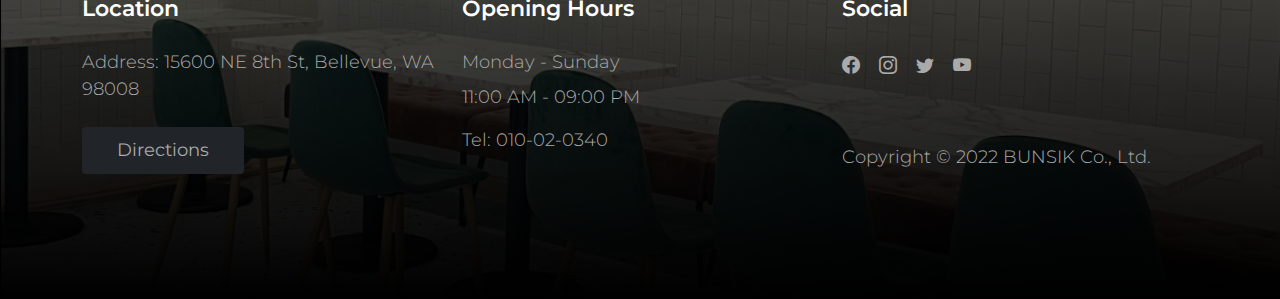
==== commit fa68e7cd: "updated menu" ====
--- a/contact.html
+++ b/contact.html
@@ -77,7 +77,7 @@
         </nav>
 
         <main>
-
+<!-- 
             <header class="site-header site-contact-header">
                 <div class="container">
                     <div class="row">
@@ -92,7 +92,7 @@
                 </div>
                 
                 <div class="overlay"></div>
-            </header>
+            </header> -->
 
             <section class="contact section-padding">
                 <div class="container">
@@ -208,7 +208,7 @@
                         </ul>
                     
                         <p class="copyright-text tooplate-mt60">Copyright © 2022 BUNSIK Co., Ltd.
-                        <br>Design: <a rel="nofollow" href="https://www.tooplate.com/" target="_blank">Tooplate</a></p>
+                        <!-- <br>Design: <a rel="nofollow" href="https://www.tooplate.com/" target="_blank">Tooplate</a></p> -->
                         
                     </div>
 
--- a/css/tooplate-crispy-kitchen.css
+++ b/css/tooplate-crispy-kitchen.css
@@ -477,6 +477,14 @@
 
 .menu-image-wrap {
   position: relative;
+  text-align: center;
+}
+
+.menu-image-wrap img {
+  display: block;
+  margin-left: auto;
+  margin-right: auto;
+  width: 80%;
 }
 
 .menu-tag {
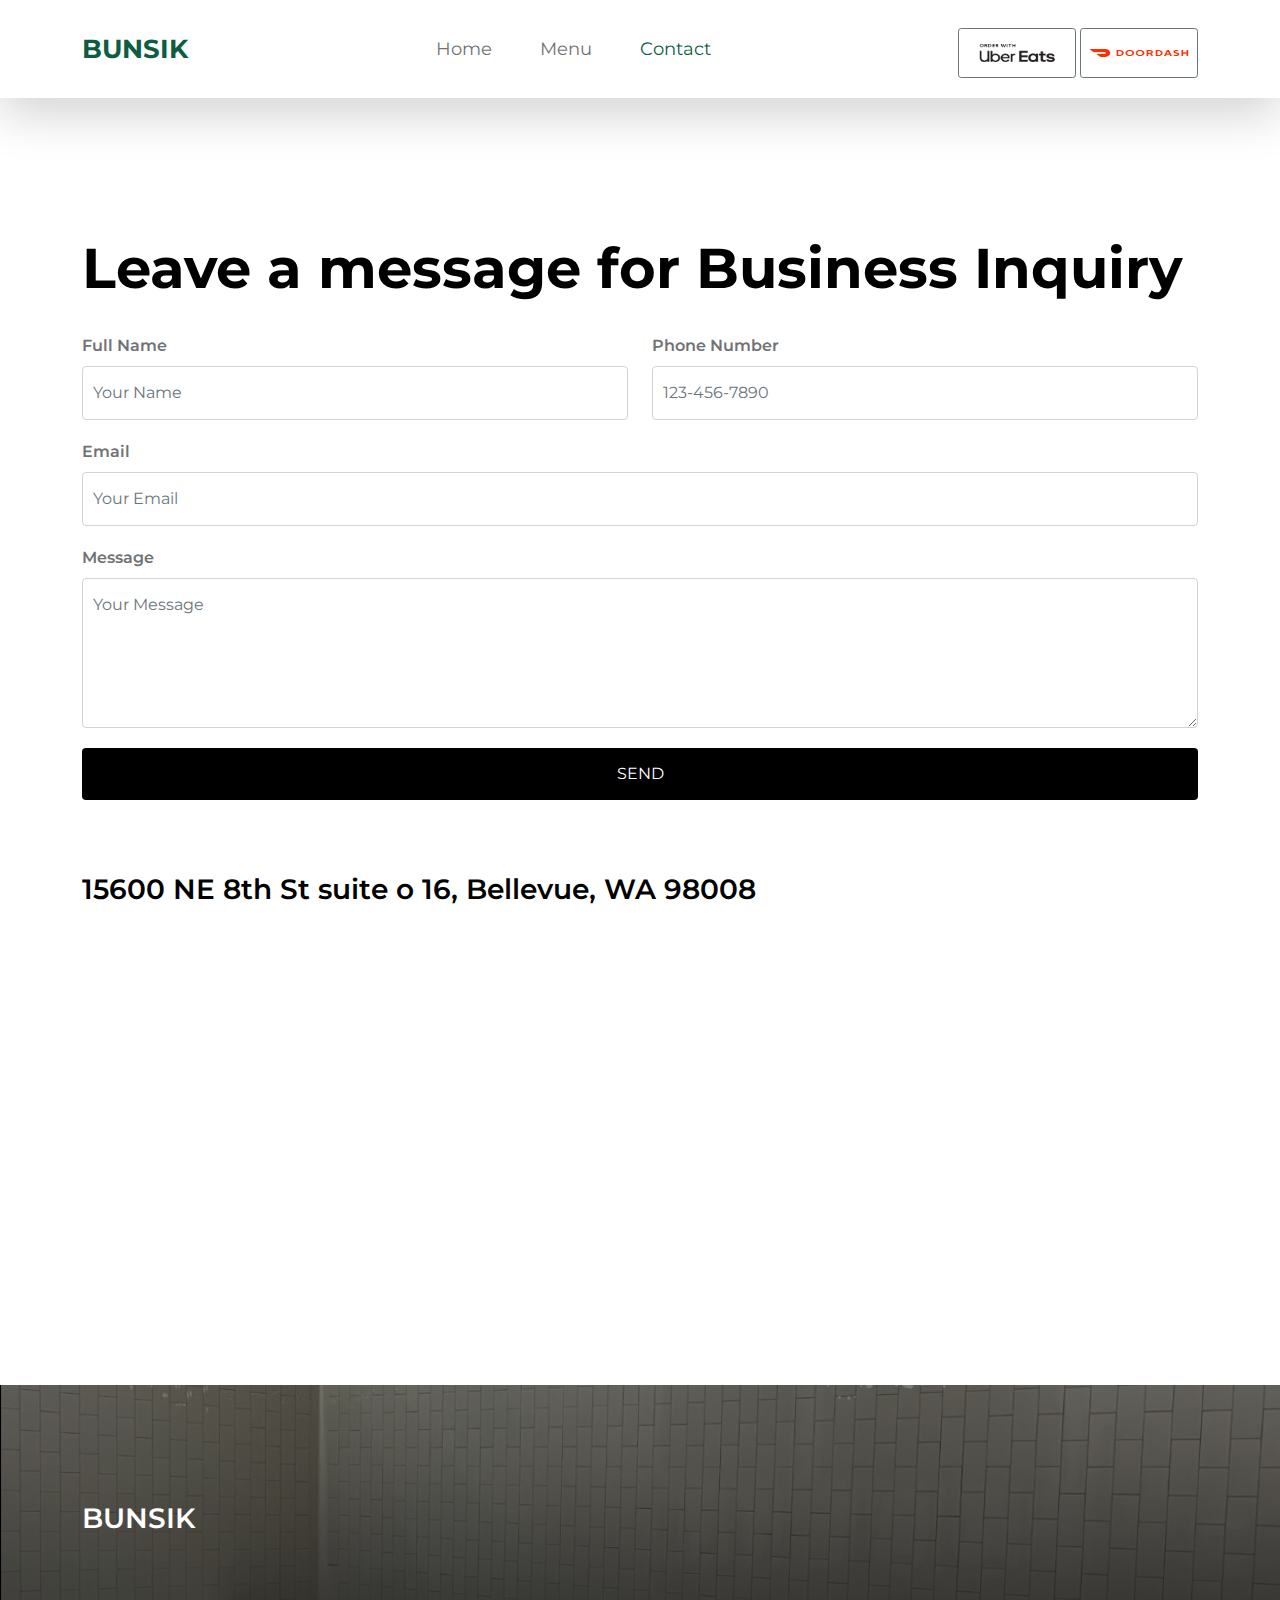
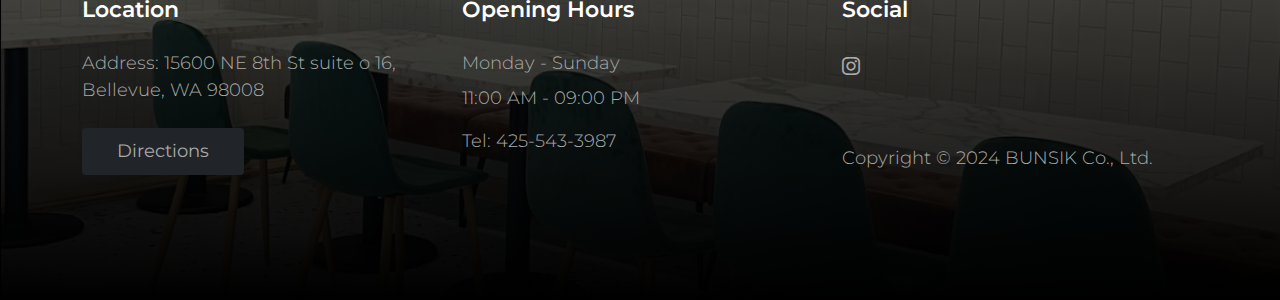
==== commit 47e18145: "make edits" ====
--- a/contact.html
+++ b/contact.html
@@ -20,6 +20,8 @@
         <link href="css/bootstrap-icons.css" rel="stylesheet">
 
         <link href="css/tooplate-crispy-kitchen.css" rel="stylesheet">
+        <link rel="icon" type="image/x-icon" href="images/favicon.ico">
+
 <!--
 
 Tooplate 2129 BUNSIK
@@ -42,7 +44,16 @@
                 </a>
 
                 <div class="d-lg-none">
-                    <a href="https://maps.app.goo.gl/vqrqB2V3hGu4RnkX8" class="custom-btn btn btn-dark mt-2">Order Online</a>
+                    <a href="https://www.ubereats.com/store/bunsik-bellevue/vfNVhif2Xoekgo2m1-mCKw?diningMode=DELIVERY&ps=1">
+                        <button class="btn btn-outline-secondary btn-sm mt-2">
+                            <img src="images/uber_eats.png" width="100" height="40"/>
+                        </button>
+                    </a>
+                    <a href="https://www.doordash.com/store/bunsik-bellevue-27844672/">
+                        <button class="btn btn-outline-secondary btn-sm mt-2">
+                            <img src="images/door_dash.png" width="100" height="40"/>
+                        </button>
+                    </a>
                 </div>
 
                 <div class="collapse navbar-collapse" id="navbarNav">
@@ -70,7 +81,16 @@
                 </div>
 
                 <div class="d-none d-lg-block">
-                    <a href="https://maps.app.goo.gl/vqrqB2V3hGu4RnkX8" class="custom-btn btn btn-dark mt-2">Order Online</a>
+                    <a href="https://www.ubereats.com/store/bunsik-bellevue/vfNVhif2Xoekgo2m1-mCKw?diningMode=DELIVERY&ps=1">
+                        <button class="btn btn-outline-secondary btn-sm mt-2">
+                            <img src="images/uber_eats.png" width="100" height="40"/>
+                        </button>
+                    </a>
+                    <a href="https://www.doordash.com/store/bunsik-bellevue-27844672/">
+                        <button class="btn btn-outline-secondary btn-sm mt-2">
+                            <img src="images/door_dash.png" width="100" height="40"/>
+                        </button>
+                    </a>
                 </div>
 
             </div>
@@ -99,11 +119,10 @@
                     <div class="row">
 
                         <div class="col-12">
-                            <h2 class="mb-4">Leave a message</h2>
-                        </div>
-
-                        <div class="col-lg-6 col-12">
-                            <form class="custom-form contact-form row" action="#" method="post" role="form">
+                            <h2 class="mb-4">Leave a message for Business Inquiry</h2>
+                        </div>
+                        <div class="col-lg-12 col-12">
+                            <form class="custom-form contact-form row" action="https://formspree.io/f/mrgnobyn" method="POST" role="form">
                                 <div class="col-lg-6 col-6">
                                     <label for="contact-name" class="form-label">Full Name</label>
 
@@ -123,16 +142,16 @@
 
                                     <label for="contact-message" class="form-label">Message</label>
 
-                                    <textarea class="form-control" rows="5" id="contact-message" name="contact-message" placeholder="Your Message"></textarea>
-                                </div>
-
-                                <div class="col-lg-5 col-12 ms-auto">
+                                    <textarea class="form-control" rows="5" id="message" name="contact-message" placeholder="Your Message"></textarea>
+                                </div>
+
+                                <div class="col-lg-12 col-12 ms-auto">
                                     <button type="submit" class="form-control">Send</button>
                                 </div>
                             </form>
                         </div>
 
-                        <div class="col-lg-4 col-12 mx-auto mt-lg-5 mt-4">
+                        <!-- <div class="col-lg-4 col-12 mx-auto mt-lg-5 mt-4">
 
                             <h5>Weekdays</h5>
 
@@ -149,10 +168,10 @@
 
                                 <p class="ms-5">11:00 AM - 11:00 PM</p>
                             </div>
-                        </div>
+                        </div> -->
 
                         <div class="col-12">
-                            <h4 class="mt-5 mb-4">Address: 15600 NE 8th St, Bellevue, WA 98008</h4>
+                            <h4 class="mt-5 mb-4">15600 NE 8th St suite o 16, Bellevue, WA 98008</h4>
 
                             <div class="google-map pt-3">
                                 <iframe src="https://www.google.com/maps/embed?pb=!1m18!1m12!1m3!1d2941.387541018371!2d-122.1324924233405!3d47.62090967119105!2m3!1f0!2f0!3f0!3m2!1i1024!2i768!4f13.1!3m3!1m2!1s0x54906d6d144ca8fb%3A0xd53fcf41fa20a445!2sBUNSIK!5e1!3m2!1sen!2sus!4v1706334113051!5m2!1sen!2sus" width="100%" height="300" style="border:0;" allowfullscreen="" loading="lazy"></iframe>
@@ -178,7 +197,7 @@
                     <div class="col-lg-4 col-md-7 col-xs-12 tooplate-mt30">
                         <h6 class="text-white mb-lg-4 mb-3">Location</h6>
 
-                        <p>Address: 15600 NE 8th St, Bellevue, WA 98008</p>
+                        <p>Address: 15600 NE 8th St suite o 16, Bellevue, WA 98008</p>
 
                         <a href="https://maps.app.goo.gl/vqrqB2V3hGu4RnkX8" class="custom-btn btn btn-dark mt-2">Directions</a>
                     </div>
@@ -190,24 +209,17 @@
 
                         <p>11:00 AM - 09:00 PM</p>
 
-                        <p>Tel: <a href="tel: 010-02-0340" class="tel-link">010-02-0340</a></p>
+                        <p>Tel: <a href="tel: 425-543-3987" class="tel-link">425-543-3987</a></p>
                     </div>
 
                     <div class="col-lg-4 col-md-6 col-xs-12 tooplate-mt30">
                         <h6 class="text-white mb-lg-4 mb-3">Social</h6>
 
                         <ul class="social-icon">
-                            <li><a href="#" class="social-icon-link bi-facebook"></a></li>
-
-                            <li><a href="#" class="social-icon-link bi-instagram"></a></li>
-
-                            <li><a href="https://twitter.com/search?q=tooplate.com&src=typed_query&f=live" target="_blank"
-                            	 class="social-icon-link bi-twitter"></a></li>
-
-                            <li><a href="#" class="social-icon-link bi-youtube"></a></li>
+                            <li><a href="https://www.instagram.com/bunsik_bellevue/" class="social-icon-link bi-instagram"></a></li>
                         </ul>
                     
-                        <p class="copyright-text tooplate-mt60">Copyright © 2022 BUNSIK Co., Ltd.
+                        <p class="copyright-text tooplate-mt60">Copyright © 2024 BUNSIK Co., Ltd.
                         <!-- <br>Design: <a rel="nofollow" href="https://www.tooplate.com/" target="_blank">Tooplate</a></p> -->
                         
                     </div>
--- a/css/tooplate-crispy-kitchen.css
+++ b/css/tooplate-crispy-kitchen.css
@@ -306,12 +306,18 @@
 }
 
 .overlay {
-  background: linear-gradient(to top, var(--dark-color), transparent 100%);
+  background: linear-gradient(to right, var(--secondary-color), transparent 100%);
   position: absolute;
   top: 0;
   right: 0;
   bottom: 0;
   left: 0;
+}
+
+.menu-top {
+  background-color: #0e5d42;
+  padding-top: 2rem;
+  padding-bottom: 2rem;
 }
 
 
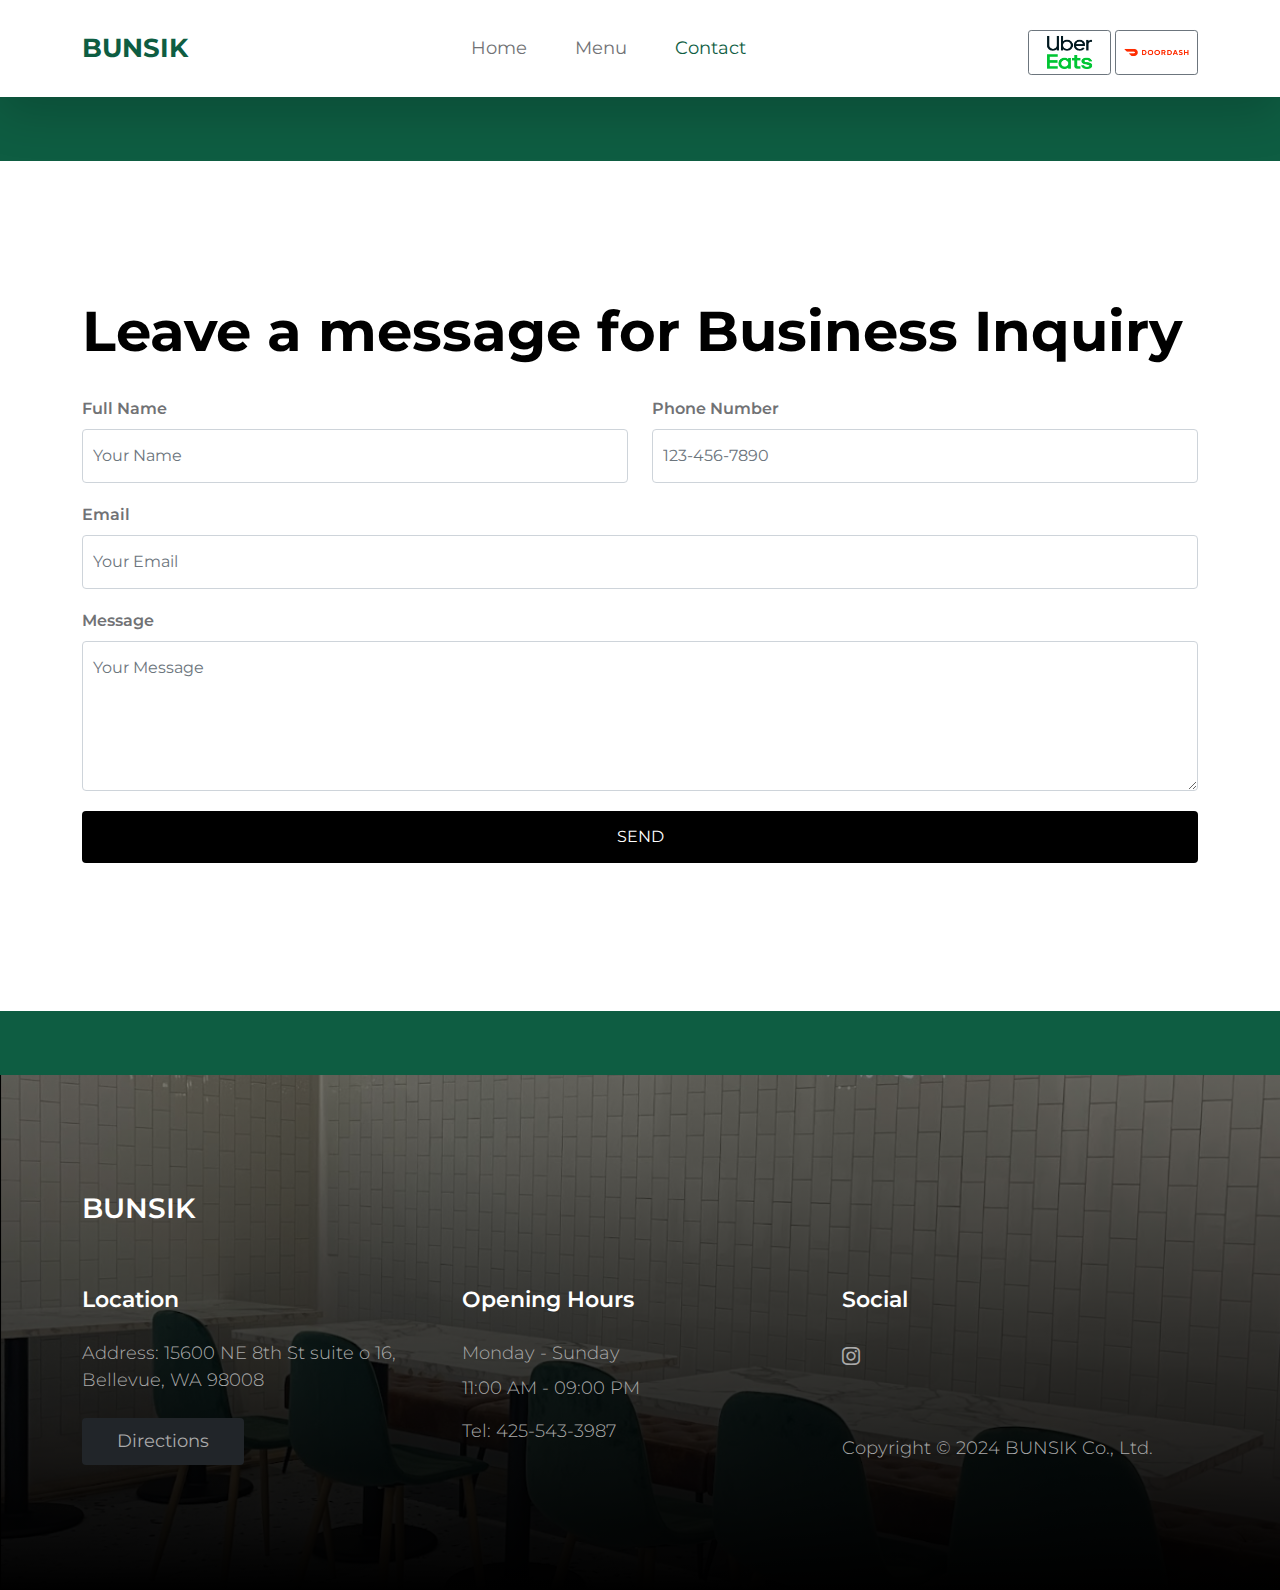
==== commit 05214492: "resize image" ====
--- a/contact.html
+++ b/contact.html
@@ -46,12 +46,12 @@
                 <div class="d-lg-none">
                     <a href="https://www.ubereats.com/store/bunsik-bellevue/vfNVhif2Xoekgo2m1-mCKw?diningMode=DELIVERY&ps=1">
                         <button class="btn btn-outline-secondary btn-sm mt-2">
-                            <img src="images/uber_eats.png" width="100" height="40"/>
+                            <img src="images/uber_eats.png" width="65" height="35"/>
                         </button>
                     </a>
                     <a href="https://www.doordash.com/store/bunsik-bellevue-27844672/">
                         <button class="btn btn-outline-secondary btn-sm mt-2">
-                            <img src="images/door_dash.png" width="100" height="40"/>
+                            <img src="images/door_dash.png" width="65" height="35"/>
                         </button>
                     </a>
                 </div>
@@ -83,12 +83,12 @@
                 <div class="d-none d-lg-block">
                     <a href="https://www.ubereats.com/store/bunsik-bellevue/vfNVhif2Xoekgo2m1-mCKw?diningMode=DELIVERY&ps=1">
                         <button class="btn btn-outline-secondary btn-sm mt-2">
-                            <img src="images/uber_eats.png" width="100" height="40"/>
+                            <img src="images/uber_eats.png" width="65" height="35"/>
                         </button>
                     </a>
                     <a href="https://www.doordash.com/store/bunsik-bellevue-27844672/">
                         <button class="btn btn-outline-secondary btn-sm mt-2">
-                            <img src="images/door_dash.png" width="100" height="40"/>
+                            <img src="images/door_dash.png" width="65" height="35"/>
                         </button>
                     </a>
                 </div>
@@ -113,6 +113,7 @@
                 
                 <div class="overlay"></div>
             </header> -->
+            <div class="menu-top"></div>
 
             <section class="contact section-padding">
                 <div class="container">
@@ -170,17 +171,18 @@
                             </div>
                         </div> -->
 
-                        <div class="col-12">
+                        <!-- <div class="col-12">
                             <h4 class="mt-5 mb-4">15600 NE 8th St suite o 16, Bellevue, WA 98008</h4>
 
                             <div class="google-map pt-3">
                                 <iframe src="https://www.google.com/maps/embed?pb=!1m18!1m12!1m3!1d2941.387541018371!2d-122.1324924233405!3d47.62090967119105!2m3!1f0!2f0!3f0!3m2!1i1024!2i768!4f13.1!3m3!1m2!1s0x54906d6d144ca8fb%3A0xd53fcf41fa20a445!2sBUNSIK!5e1!3m2!1sen!2sus!4v1706334113051!5m2!1sen!2sus" width="100%" height="300" style="border:0;" allowfullscreen="" loading="lazy"></iframe>
                             </div>
-                        </div>
+                        </div> -->
 
                     </div>
                 </div>
             </section>
+            <div class="menu-top"></div>
 
         </main>
 
